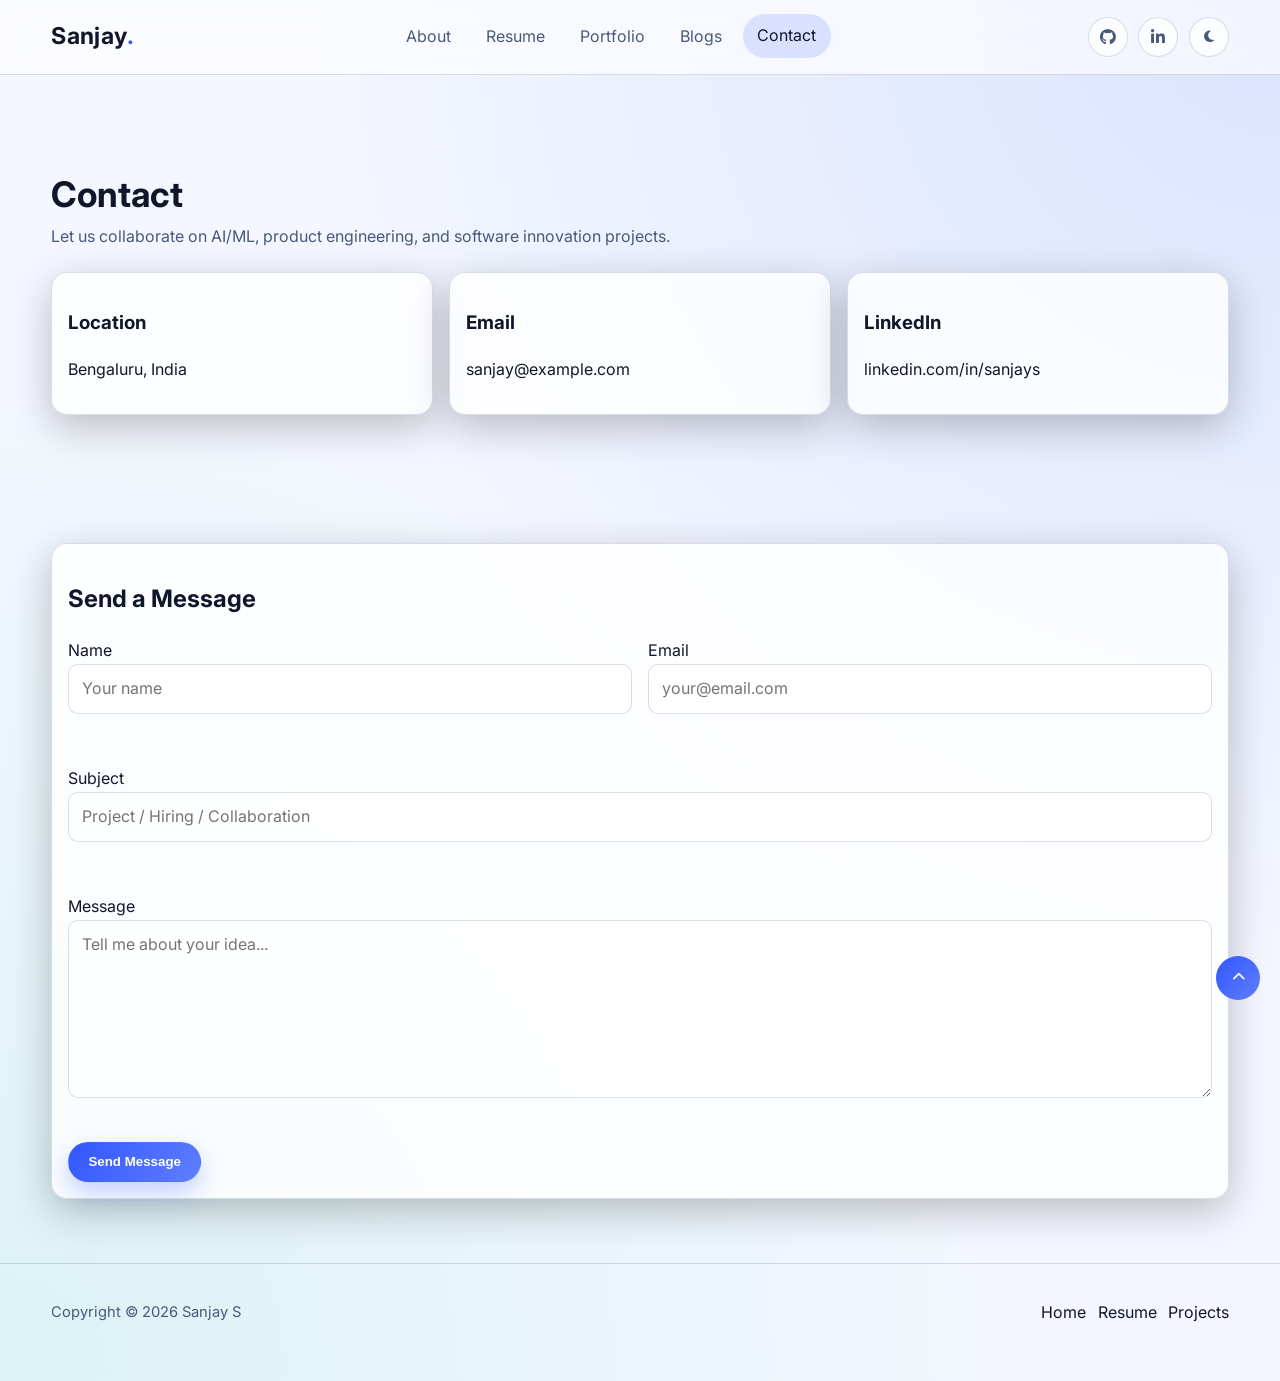
==== pages/contact.html @ 52c30c04 "Made the first virsion of the portfolio" ====
<!DOCTYPE html>
<html lang="en">
<head>
    <meta charset="UTF-8">
    <meta name="viewport" content="width=device-width, initial-scale=1.0">
    <meta name="description" content="Contact Sanjay S for AI/ML and software engineering opportunities.">
    <title>Contact | Sanjay S</title>
    <link rel="preconnect" href="https://fonts.googleapis.com">
    <link rel="preconnect" href="https://fonts.gstatic.com" crossorigin>
    <link href="https://fonts.googleapis.com/css2?family=Inter:wght@400;500;600;700;800&display=swap" rel="stylesheet">
    <link rel="stylesheet" href="https://cdnjs.cloudflare.com/ajax/libs/font-awesome/6.5.2/css/all.min.css">
    <link rel="stylesheet" href="../style.css">
</head>
<body>
    <div class="preloader" data-preloader aria-hidden="true"><span class="loader-ring"></span></div>
    <div class="scroll-progress" data-scroll-progress></div>
    <header class="site-header">
        <nav class="navbar container">
            <a class="brand" href="../index.html">Sanjay<span>.</span></a>
            <ul class="nav-links" data-nav-links>
                <li><a href="../index.html#about">About</a></li>
                <li><a href="resume.html">Resume</a></li>
                <li><a href="portfolio.html">Portfolio</a></li>
                <li><a href="blog.html">Blogs</a></li>
                <li><a href="contact.html">Contact</a></li>
            </ul>
            <div class="nav-actions">
                <a class="icon-btn social-hide" href="https://github.com" target="_blank" rel="noreferrer"><i class="fa-brands fa-github"></i></a>
                <a class="icon-btn social-hide" href="https://linkedin.com" target="_blank" rel="noreferrer"><i class="fa-brands fa-linkedin-in"></i></a>
                <button class="theme-toggle" data-theme-toggle aria-label="Toggle theme"><i class="fa-solid fa-moon"></i></button>
                <button class="menu-btn" data-menu-btn aria-expanded="false" aria-label="Toggle menu"><i class="fa-solid fa-bars"></i></button>
            </div>
        </nav>
    </header>

    <main class="main container">
        <section data-reveal>
            <h1 class="section-title">Contact</h1>
            <p class="section-lead">Let us collaborate on AI/ML, product engineering, and software innovation projects.</p>
            <div class="grid contact-grid">
                <article class="card"><h3>Location</h3><p>Bengaluru, India</p></article>
                <article class="card"><h3>Email</h3><p><a href="mailto:sanjay@example.com">sanjay@example.com</a></p></article>
                <article class="card"><h3>LinkedIn</h3><p><a href="https://linkedin.com" target="_blank" rel="noreferrer">linkedin.com/in/sanjays</a></p></article>
            </div>
        </section>

        <section data-reveal>
            <article class="card contact-form">
                <h2>Send a Message</h2>
                <form data-contact-form novalidate>
                    <div class="grid">
                        <div>
                            <label for="name">Name</label>
                            <input id="name" name="name" type="text" placeholder="Your name">
                            <p class="error" data-error="name"></p>
                        </div>
                        <div>
                            <label for="email">Email</label>
                            <input id="email" name="email" type="email" placeholder="your@email.com">
                            <p class="error" data-error="email"></p>
                        </div>
                        <div class="full">
                            <label for="subject">Subject</label>
                            <input id="subject" name="subject" type="text" placeholder="Project / Hiring / Collaboration">
                            <p class="error" data-error="subject"></p>
                        </div>
                        <div class="full">
                            <label for="message">Message</label>
                            <textarea id="message" name="message" rows="6" placeholder="Tell me about your idea..."></textarea>
                            <p class="error" data-error="message"></p>
                        </div>
                    </div>
                    <button class="btn btn-primary" type="submit">Send Message</button>
                </form>
            </article>
        </section>
    </main>

    <footer class="site-footer">
        <div class="container footer-grid">
            <p class="meta">Copyright &copy; <span data-year></span> Sanjay S</p>
            <div class="social-row"><a href="../index.html">Home</a><a href="resume.html">Resume</a><a href="portfolio.html">Projects</a></div>
        </div>
    </footer>
    <button class="back-to-top" data-back-to-top aria-label="Back to top"><i class="fa-solid fa-chevron-up"></i></button>
    <script src="../script.js"></script>
</body>
</html>
---- style.css ----
:root {
    --font-family: "Inter", "Poppins", sans-serif;
    --radius-sm: 10px;
    --radius-md: 16px;
    --radius-lg: 24px;
    --nav-height: 74px;
    --container-width: min(1200px, 92vw);
    --transition: 240ms ease;
    --shadow-soft: 0 12px 40px rgba(0, 0, 0, 0.24);
}

body[data-theme="dark"] {
    --bg: #060913;
    --bg-elev: rgba(16, 23, 40, 0.62);
    --bg-card: rgba(14, 19, 32, 0.72);
    --text: #ecf0ff;
    --text-soft: #aeb8db;
    --line: rgba(173, 185, 255, 0.2);
    --primary: #77e4ff;
    --secondary: #8e9eff;
    --accent: #73ffc8;
    --gradient: radial-gradient(circle at top right, rgba(119, 228, 255, 0.18), transparent 48%),
        radial-gradient(circle at bottom left, rgba(142, 158, 255, 0.16), transparent 54%),
        #060913;
}

body[data-theme="light"] {
    --bg: #f4f7ff;
    --bg-elev: rgba(255, 255, 255, 0.74);
    --bg-card: rgba(255, 255, 255, 0.84);
    --text: #11172b;
    --text-soft: #4a587c;
    --line: rgba(36, 53, 104, 0.16);
    --primary: #3256ff;
    --secondary: #5f7fff;
    --accent: #0abf93;
    --gradient: radial-gradient(circle at top right, rgba(102, 139, 255, 0.18), transparent 52%),
        radial-gradient(circle at bottom left, rgba(73, 217, 188, 0.14), transparent 54%),
        #f4f7ff;
}

*,
*::before,
*::after {
    box-sizing: border-box;
}

html {
    scroll-behavior: smooth;
}

body {
    margin: 0;
    font-family: var(--font-family);
    background: var(--gradient);
    color: var(--text);
    line-height: 1.6;
    transition: background 350ms ease, color var(--transition);
    min-height: 100vh;
}

body.nav-open {
    overflow: hidden;
}

a {
    color: inherit;
    text-decoration: none;
}

img {
    display: block;
    max-width: 100%;
}

.container {
    width: var(--container-width);
    margin-inline: auto;
}

.preloader {
    position: fixed;
    inset: 0;
    background: var(--bg);
    display: grid;
    place-items: center;
    z-index: 2000;
    transition: opacity 300ms ease, visibility 300ms ease;
}

.preloader.hidden {
    opacity: 0;
    visibility: hidden;
}

.loader-ring {
    width: 54px;
    height: 54px;
    border-radius: 50%;
    border: 4px solid transparent;
    border-top-color: var(--primary);
    border-right-color: var(--secondary);
    animation: spin 0.8s linear infinite;
}

.scroll-progress {
    position: fixed;
    top: 0;
    left: 0;
    width: 0;
    height: 3px;
    background: linear-gradient(90deg, var(--primary), var(--accent));
    z-index: 1400;
}

.site-header {
    position: sticky;
    top: 0;
    z-index: 1200;
    backdrop-filter: blur(14px);
    background: color-mix(in oklab, var(--bg-elev), transparent 14%);
    border-bottom: 1px solid var(--line);
}

.navbar {
    min-height: var(--nav-height);
    display: flex;
    align-items: center;
    justify-content: space-between;
    gap: 1rem;
}

.brand {
    font-size: 1.45rem;
    font-weight: 700;
    letter-spacing: 0.4px;
}

.brand span {
    color: var(--primary);
}

.nav-links {
    display: flex;
    align-items: center;
    gap: 0.4rem;
    list-style: none;
    margin: 0;
    padding: 0;
}

.nav-links a {
    display: inline-block;
    padding: 0.55rem 0.9rem;
    border-radius: 999px;
    color: var(--text-soft);
    transition: color var(--transition), background var(--transition), transform var(--transition);
}

.nav-links a:hover,
.nav-links a.active {
    color: var(--text);
    background: color-mix(in oklab, var(--primary), transparent 85%);
    transform: translateY(-1px);
}

.nav-actions {
    display: flex;
    align-items: center;
    gap: 0.65rem;
}

.icon-btn,
.menu-btn,
.theme-toggle {
    width: 40px;
    height: 40px;
    display: grid;
    place-items: center;
    border-radius: 50%;
    border: 1px solid var(--line);
    color: var(--text-soft);
    background: color-mix(in oklab, var(--bg-card), transparent 25%);
    cursor: pointer;
    transition: transform var(--transition), color var(--transition), border-color var(--transition);
}

.icon-btn:hover,
.menu-btn:hover,
.theme-toggle:hover {
    color: var(--text);
    border-color: color-mix(in oklab, var(--primary), transparent 50%);
    transform: translateY(-2px);
}

.menu-btn {
    display: none;
}

.main {
    padding-top: 2.2rem;
}

.hero {
    min-height: calc(100vh - var(--nav-height) - 2.2rem);
    display: grid;
    align-items: center;
    padding: 2rem 0 3.4rem;
}

.hero-grid {
    display: grid;
    grid-template-columns: 1.1fr 0.9fr;
    align-items: center;
    gap: clamp(1.8rem, 4vw, 3.8rem);
}

.eyebrow {
    color: var(--accent);
    font-weight: 600;
    margin-bottom: 0.35rem;
}

h1 {
    margin: 0;
    font-size: clamp(2rem, 5vw, 3.45rem);
    line-height: 1.15;
}

.typing-line {
    margin: 1rem 0;
    font-size: clamp(1rem, 2.8vw, 1.35rem);
    color: var(--primary);
    min-height: 1.9rem;
    font-weight: 600;
}

.typing-line .cursor {
    display: inline-block;
    animation: blink 0.8s steps(2) infinite;
}

.hero p {
    color: var(--text-soft);
    max-width: 62ch;
}

.btn-row {
    display: flex;
    flex-wrap: wrap;
    gap: 0.8rem;
    margin: 1.35rem 0;
}

.btn {
    position: relative;
    overflow: hidden;
    border: 1px solid transparent;
    border-radius: 999px;
    padding: 0.74rem 1.2rem;
    font-weight: 600;
    transition: transform var(--transition), box-shadow var(--transition), border-color var(--transition);
}

.btn-primary {
    background: linear-gradient(130deg, var(--primary), var(--secondary));
    color: #fff;
    box-shadow: 0 10px 24px color-mix(in oklab, var(--primary), transparent 72%);
}

.btn-ghost {
    border-color: var(--line);
    color: var(--text);
    background: color-mix(in oklab, var(--bg-card), transparent 20%);
}

.btn:hover {
    transform: translateY(-2px);
}

.ripple {
    position: absolute;
    border-radius: 50%;
    transform: scale(0);
    animation: ripple 650ms ease-out;
    background: rgba(255, 255, 255, 0.5);
    pointer-events: none;
}

.social-row {
    display: flex;
    align-items: center;
    gap: 0.7rem;
}

.avatar-wrap {
    margin-inline: auto;
    width: min(390px, 82vw);
    aspect-ratio: 1 / 1;
    border-radius: 40px;
    padding: 10px;
    background: linear-gradient(140deg, color-mix(in oklab, var(--primary), transparent 55%), transparent 45%),
        linear-gradient(330deg, color-mix(in oklab, var(--secondary), transparent 50%), transparent 52%),
        var(--bg-card);
    box-shadow: var(--shadow-soft);
    animation: float 4.2s ease-in-out infinite;
}

.avatar {
    height: 100%;
    border-radius: 30px;
    background: linear-gradient(150deg, color-mix(in oklab, var(--primary), transparent 82%), transparent 60%),
        color-mix(in oklab, var(--bg-card), #000 2%);
    border: 1px solid var(--line);
    display: grid;
    place-items: center;
    text-align: center;
    padding: 1.2rem;
}

.avatar strong {
    font-size: clamp(1.7rem, 4vw, 2.4rem);
}

.scroll-indicator {
    margin-top: 1.8rem;
    width: 24px;
    height: 40px;
    border: 2px solid var(--line);
    border-radius: 24px;
    position: relative;
}

.scroll-indicator::before {
    content: "";
    position: absolute;
    top: 7px;
    left: 50%;
    width: 6px;
    height: 6px;
    border-radius: 50%;
    transform: translateX(-50%);
    background: var(--primary);
    animation: wheel 1.6s infinite;
}

section {
    padding: 4rem 0;
}

.section-title {
    font-size: clamp(1.45rem, 3.2vw, 2.2rem);
    margin: 0 0 0.6rem;
}

.section-lead {
    margin: 0 0 1.4rem;
    color: var(--text-soft);
}

.grid {
    display: grid;
    gap: 1rem;
}

.skills-grid {
    grid-template-columns: repeat(auto-fit, minmax(220px, 1fr));
}

.card {
    background: color-mix(in oklab, var(--bg-card), transparent 4%);
    border: 1px solid var(--line);
    border-radius: var(--radius-md);
    padding: 1rem;
    box-shadow: var(--shadow-soft);
    transition: transform var(--transition), border-color var(--transition);
}

.card:hover {
    transform: translateY(-3px);
    border-color: color-mix(in oklab, var(--primary), transparent 55%);
}

.skill-bar {
    height: 8px;
    border-radius: 999px;
    background: color-mix(in oklab, var(--bg), #fff 10%);
    overflow: hidden;
    margin-top: 0.65rem;
}

.skill-fill {
    width: 0;
    height: 100%;
    background: linear-gradient(90deg, var(--primary), var(--accent));
    transition: width 1s ease;
}

.timeline {
    position: relative;
    margin-top: 1.4rem;
    padding-left: 1.2rem;
}

.timeline::before {
    content: "";
    position: absolute;
    left: 2px;
    top: 0;
    bottom: 0;
    width: 2px;
    background: color-mix(in oklab, var(--primary), transparent 60%);
}

.timeline-item {
    position: relative;
    margin: 0 0 1.15rem 0.7rem;
    padding: 0.8rem 0.95rem;
    border: 1px solid var(--line);
    border-radius: var(--radius-sm);
    background: color-mix(in oklab, var(--bg-card), transparent 8%);
}

.timeline-item::before {
    content: "";
    position: absolute;
    left: -1.25rem;
    top: 1rem;
    width: 10px;
    height: 10px;
    border-radius: 50%;
    background: var(--primary);
}

.control-row {
    display: flex;
    flex-wrap: wrap;
    gap: 0.65rem;
    margin-bottom: 1rem;
}

input,
textarea,
select {
    width: 100%;
    font: inherit;
    color: inherit;
    background: color-mix(in oklab, var(--bg-card), transparent 8%);
    border: 1px solid var(--line);
    border-radius: var(--radius-sm);
    padding: 0.7rem 0.8rem;
}

input:focus,
textarea:focus,
select:focus {
    outline: none;
    border-color: color-mix(in oklab, var(--primary), transparent 40%);
}

.chip {
    border: 1px solid var(--line);
    background: color-mix(in oklab, var(--bg-card), transparent 12%);
    color: var(--text-soft);
    border-radius: 999px;
    padding: 0.42rem 0.85rem;
    cursor: pointer;
    transition: all var(--transition);
}

.chip.active,
.chip:hover {
    color: var(--text);
    border-color: color-mix(in oklab, var(--primary), transparent 50%);
}

.projects-grid,
.blog-grid {
    grid-template-columns: repeat(auto-fit, minmax(260px, 1fr));
}

.project-image,
.blog-thumb {
    border-radius: var(--radius-sm);
    margin-bottom: 0.8rem;
    aspect-ratio: 16 / 9;
    display: grid;
    place-items: center;
    border: 1px solid var(--line);
    background: linear-gradient(130deg, color-mix(in oklab, var(--primary), transparent 80%), transparent 52%),
        color-mix(in oklab, var(--bg-card), transparent 8%);
    color: var(--text-soft);
    font-weight: 600;
}

.meta {
    color: var(--text-soft);
    font-size: 0.92rem;
}

.modal {
    position: fixed;
    inset: 0;
    display: none;
    place-items: center;
    background: rgba(0, 0, 0, 0.6);
    z-index: 1600;
    padding: 1rem;
}

.modal.open {
    display: grid;
}

.modal-card {
    width: min(720px, 92vw);
    border-radius: var(--radius-md);
    border: 1px solid var(--line);
    background: var(--bg);
    padding: 1.2rem;
}

.contact-grid {
    grid-template-columns: repeat(auto-fit, minmax(260px, 1fr));
}

.contact-form .grid {
    grid-template-columns: repeat(2, minmax(0, 1fr));
}

.contact-form .grid .full {
    grid-column: 1 / -1;
}

.error {
    color: #ff7d95;
    font-size: 0.82rem;
    min-height: 1.1rem;
    margin-top: 0.35rem;
}

.site-footer {
    border-top: 1px solid var(--line);
    padding: 1.4rem 0 2.6rem;
}

.footer-grid {
    display: flex;
    flex-wrap: wrap;
    justify-content: space-between;
    gap: 1rem;
    align-items: center;
}

.back-to-top {
    position: fixed;
    right: 20px;
    bottom: 20px;
    width: 44px;
    height: 44px;
    display: grid;
    place-items: center;
    border-radius: 50%;
    background: linear-gradient(130deg, var(--primary), var(--secondary));
    color: #fff;
    border: none;
    cursor: pointer;
    transform: translateY(120px);
    transition: transform 260ms ease;
    z-index: 1300;
}

.back-to-top.show {
    transform: translateY(0);
}

[data-reveal] {
    opacity: 0;
    transform: translateY(18px);
    transition: opacity 560ms ease, transform 560ms ease;
}

[data-reveal].visible {
    opacity: 1;
    transform: translateY(0);
}

@media (max-width: 980px) {
    .menu-btn {
        display: grid;
    }

    .nav-links {
        position: fixed;
        top: var(--nav-height);
        left: 0;
        right: 0;
        display: grid;
        gap: 0;
        padding: 0.8rem 1rem 1.2rem;
        background: color-mix(in oklab, var(--bg), transparent 10%);
        border-bottom: 1px solid var(--line);
        transform: translateY(-120%);
        transition: transform 280ms ease;
    }

    .nav-links.open {
        transform: translateY(0);
    }

    .hero-grid {
        grid-template-columns: 1fr;
    }

    .hero {
        padding-top: 1rem;
    }
}

@media (max-width: 700px) {
    .contact-form .grid {
        grid-template-columns: 1fr;
    }

    .icon-btn.social-hide {
        display: none;
    }
}

@keyframes spin {
    to {
        transform: rotate(360deg);
    }
}

@keyframes float {
    0%,
    100% {
        transform: translateY(0);
    }
    50% {
        transform: translateY(-10px);
    }
}

@keyframes wheel {
    0% {
        opacity: 0;
        transform: translate(-50%, 0);
    }
    50% {
        opacity: 1;
    }
    100% {
        opacity: 0;
        transform: translate(-50%, 14px);
    }
}

@keyframes blink {
    50% {
        opacity: 0;
    }
}

@keyframes ripple {
    to {
        transform: scale(4);
        opacity: 0;
    }
}
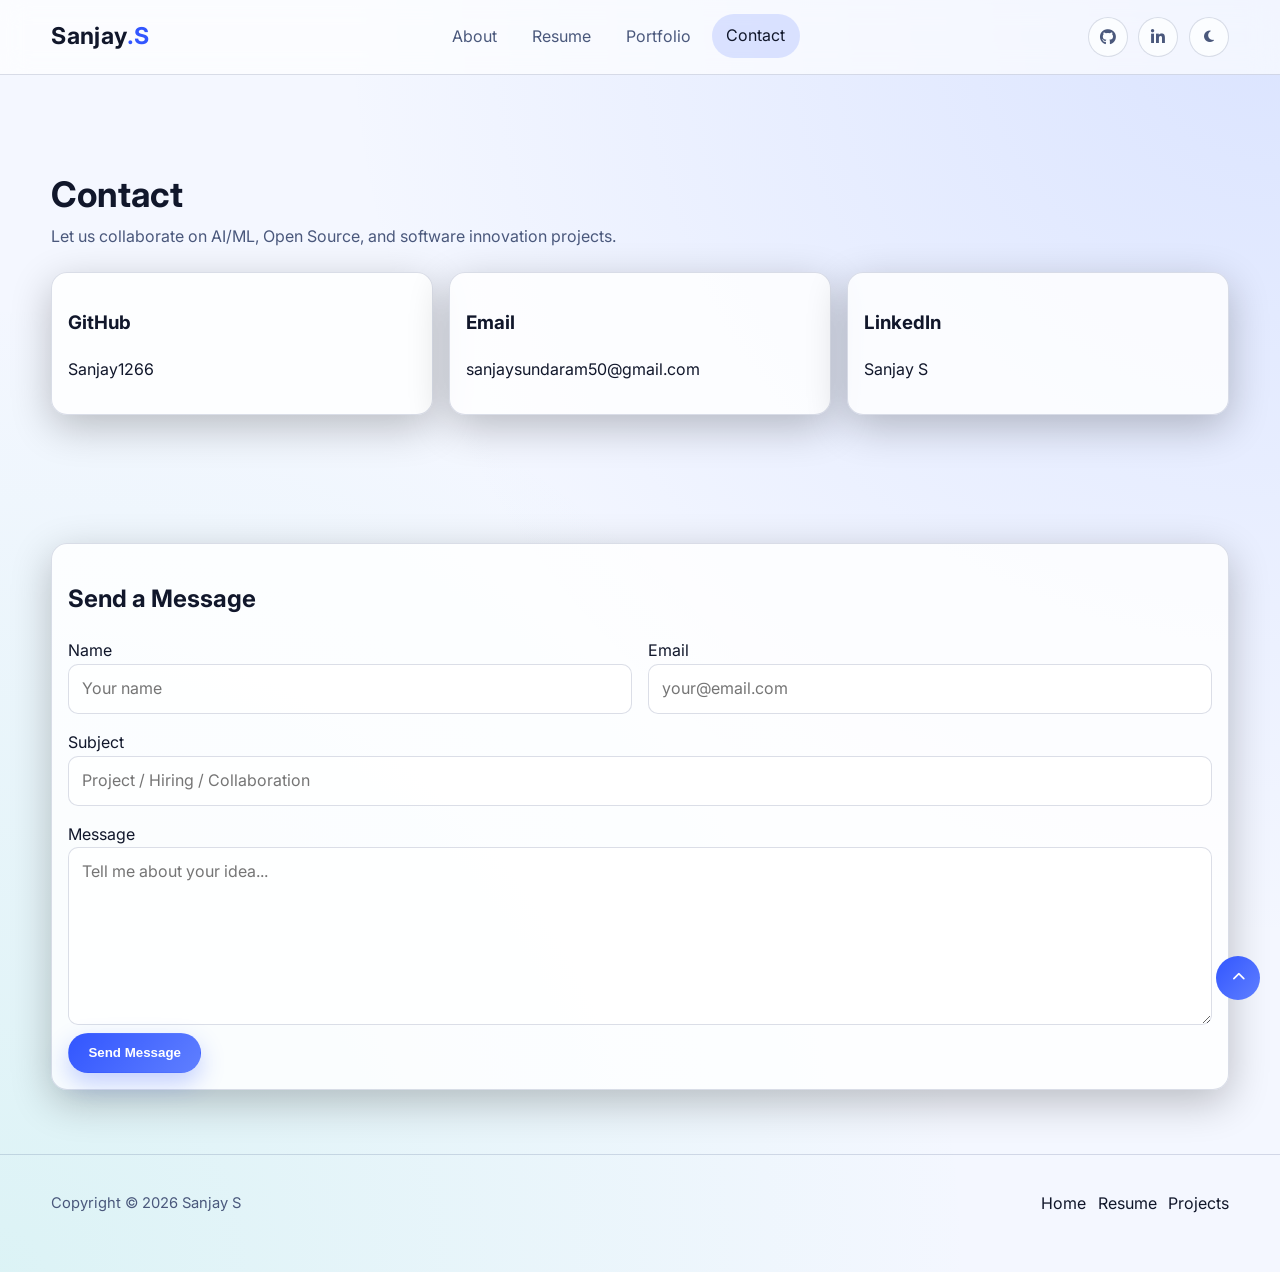
==== commit 841ae2e1: "Completed the total contact page and also integrated it with the gforms" ====
--- a/pages/contact.html
+++ b/pages/contact.html
@@ -1,88 +1,273 @@
-<!DOCTYPE html>
+<!doctype html>
 <html lang="en">
-<head>
-    <meta charset="UTF-8">
-    <meta name="viewport" content="width=device-width, initial-scale=1.0">
-    <meta name="description" content="Contact Sanjay S for AI/ML and software engineering opportunities.">
+  <head>
+    <meta charset="UTF-8" />
+
+    <meta name="viewport" content="width=device-width, initial-scale=1.0" />
+
+    <meta
+      name="description"
+      content="Contact Sanjay S for AI/ML and software engineering opportunities."
+    />
+
     <title>Contact | Sanjay S</title>
-    <link rel="preconnect" href="https://fonts.googleapis.com">
-    <link rel="preconnect" href="https://fonts.gstatic.com" crossorigin>
-    <link href="https://fonts.googleapis.com/css2?family=Inter:wght@400;500;600;700;800&display=swap" rel="stylesheet">
-    <link rel="stylesheet" href="https://cdnjs.cloudflare.com/ajax/libs/font-awesome/6.5.2/css/all.min.css">
-    <link rel="stylesheet" href="../style.css">
-</head>
-<body>
-    <div class="preloader" data-preloader aria-hidden="true"><span class="loader-ring"></span></div>
+
+    <!-- Google Fonts -->
+    <link rel="preconnect" href="https://fonts.googleapis.com" />
+
+    <link rel="preconnect" href="https://fonts.gstatic.com" crossorigin />
+
+    <link
+      href="https://fonts.googleapis.com/css2?family=Inter:wght@400;500;600;700;800&display=swap"
+      rel="stylesheet"
+    />
+
+    <!-- Font Awesome -->
+    <link
+      rel="stylesheet"
+      href="https://cdnjs.cloudflare.com/ajax/libs/font-awesome/6.5.2/css/all.min.css"
+    />
+
+    <!-- Main CSS -->
+    <link rel="stylesheet" href="../style.css" />
+  </head>
+
+  <body>
+    <!-- Preloader -->
+    <div class="preloader" data-preloader aria-hidden="true">
+      <span class="loader-ring"></span>
+    </div>
+
+    <!-- Scroll Progress -->
     <div class="scroll-progress" data-scroll-progress></div>
+
+    <!-- Header -->
     <header class="site-header">
-        <nav class="navbar container">
-            <a class="brand" href="../index.html">Sanjay<span>.</span></a>
-            <ul class="nav-links" data-nav-links>
-                <li><a href="../index.html#about">About</a></li>
-                <li><a href="resume.html">Resume</a></li>
-                <li><a href="portfolio.html">Portfolio</a></li>
-                <li><a href="blog.html">Blogs</a></li>
-                <li><a href="contact.html">Contact</a></li>
-            </ul>
-            <div class="nav-actions">
-                <a class="icon-btn social-hide" href="https://github.com" target="_blank" rel="noreferrer"><i class="fa-brands fa-github"></i></a>
-                <a class="icon-btn social-hide" href="https://linkedin.com" target="_blank" rel="noreferrer"><i class="fa-brands fa-linkedin-in"></i></a>
-                <button class="theme-toggle" data-theme-toggle aria-label="Toggle theme"><i class="fa-solid fa-moon"></i></button>
-                <button class="menu-btn" data-menu-btn aria-expanded="false" aria-label="Toggle menu"><i class="fa-solid fa-bars"></i></button>
+      <nav class="navbar container">
+        <a class="brand" href="../index.html"> Sanjay<span>.S</span> </a>
+
+        <ul class="nav-links" data-nav-links>
+          <li>
+            <a href="../index.html#about">About</a>
+          </li>
+
+          <li>
+            <a href="resume.html">Resume</a>
+          </li>
+
+          <li>
+            <a href="portfolio.html">Portfolio</a>
+          </li>
+
+          <li>
+            <a href="contact.html">Contact</a>
+          </li>
+        </ul>
+
+        <div class="nav-actions">
+          <!-- GitHub -->
+          <a
+            class="icon-btn social-hide"
+            href="https://github.com/Sanjay1266"
+            target="_blank"
+            rel="noreferrer"
+          >
+            <i class="fa-brands fa-github"></i>
+          </a>
+
+          <!-- LinkedIn -->
+          <a
+            class="icon-btn social-hide"
+            href="https://www.linkedin.com/in/sanjaysundaram1266/"
+            target="_blank"
+            rel="noreferrer"
+          >
+            <i class="fa-brands fa-linkedin-in"></i>
+          </a>
+
+          <!-- Theme Toggle -->
+          <button
+            class="theme-toggle"
+            data-theme-toggle
+            aria-label="Toggle theme"
+          >
+            <i class="fa-solid fa-moon"></i>
+          </button>
+
+          <!-- Mobile Menu -->
+          <button
+            class="menu-btn"
+            data-menu-btn
+            aria-expanded="false"
+            aria-label="Toggle menu"
+          >
+            <i class="fa-solid fa-bars"></i>
+          </button>
+        </div>
+      </nav>
+    </header>
+
+    <!-- Main -->
+    <main class="main container">
+      <!-- Contact Intro -->
+      <section data-reveal>
+        <h1 class="section-title">Contact</h1>
+
+        <p class="section-lead">
+          Let us collaborate on AI/ML, Open Source, and software innovation
+          projects.
+        </p>
+
+        <div class="grid contact-grid">
+          <!-- GitHub -->
+          <article class="card">
+            <a
+              href="https://github.com/Sanjay1266"
+              target="_blank"
+              rel="noreferrer"
+            >
+              <h3>GitHub</h3>
+
+              <p>Sanjay1266</p>
+            </a>
+          </article>
+
+          <!-- Email -->
+          <article class="card">
+            <a href="mailto:sanjaysundaram50@gmail.com">
+              <h3>Email</h3>
+
+              <p>sanjaysundaram50@gmail.com</p>
+            </a>
+          </article>
+
+          <!-- LinkedIn -->
+          <article class="card">
+            <a
+              href="https://www.linkedin.com/in/sanjaysundaram1266/"
+              target="_blank"
+              rel="noreferrer"
+            >
+              <h3>LinkedIn</h3>
+
+              <p>Sanjay S</p>
+            </a>
+          </article>
+        </div>
+      </section>
+
+      <!-- Contact Form -->
+      <section data-reveal>
+        <article class="card contact-form">
+          <h2>Send a Message</h2>
+
+          <form
+            action="https://formsubmit.co/sanjaysundaram50@gmail.com"
+            method="POST"
+          >
+            <!-- Disable Captcha -->
+            <input type="hidden" name="_captcha" value="false" />
+
+            <!-- Email Subject -->
+            <input
+              type="hidden"
+              name="_subject"
+              value="New Portfolio Message!"
+            />
+
+            <!-- Redirect -->
+            <input
+              type="hidden"
+              name="_next"
+              value="https://sanjay1266.github.io/"
+            />
+
+            <div class="grid">
+              <!-- Name -->
+              <div>
+                <label for="name"> Name </label>
+
+                <input
+                  id="name"
+                  name="name"
+                  type="text"
+                  placeholder="Your name"
+                  required
+                />
+              </div>
+
+              <!-- Email -->
+              <div>
+                <label for="email"> Email </label>
+
+                <input
+                  id="email"
+                  name="email"
+                  type="email"
+                  placeholder="your@email.com"
+                  required
+                />
+              </div>
+
+              <!-- Subject -->
+              <div class="full">
+                <label for="subject"> Subject </label>
+
+                <input
+                  id="subject"
+                  name="subject"
+                  type="text"
+                  placeholder="Project / Hiring / Collaboration"
+                  required
+                />
+              </div>
+
+              <!-- Message -->
+              <div class="full">
+                <label for="message"> Message </label>
+
+                <textarea
+                  id="message"
+                  name="message"
+                  rows="6"
+                  placeholder="Tell me about your idea..."
+                  required
+                ></textarea>
+              </div>
             </div>
-        </nav>
-    </header>
-
-    <main class="main container">
-        <section data-reveal>
-            <h1 class="section-title">Contact</h1>
-            <p class="section-lead">Let us collaborate on AI/ML, product engineering, and software innovation projects.</p>
-            <div class="grid contact-grid">
-                <article class="card"><h3>Location</h3><p>Bengaluru, India</p></article>
-                <article class="card"><h3>Email</h3><p><a href="mailto:sanjay@example.com">sanjay@example.com</a></p></article>
-                <article class="card"><h3>LinkedIn</h3><p><a href="https://linkedin.com" target="_blank" rel="noreferrer">linkedin.com/in/sanjays</a></p></article>
-            </div>
-        </section>
-
-        <section data-reveal>
-            <article class="card contact-form">
-                <h2>Send a Message</h2>
-                <form data-contact-form novalidate>
-                    <div class="grid">
-                        <div>
-                            <label for="name">Name</label>
-                            <input id="name" name="name" type="text" placeholder="Your name">
-                            <p class="error" data-error="name"></p>
-                        </div>
-                        <div>
-                            <label for="email">Email</label>
-                            <input id="email" name="email" type="email" placeholder="your@email.com">
-                            <p class="error" data-error="email"></p>
-                        </div>
-                        <div class="full">
-                            <label for="subject">Subject</label>
-                            <input id="subject" name="subject" type="text" placeholder="Project / Hiring / Collaboration">
-                            <p class="error" data-error="subject"></p>
-                        </div>
-                        <div class="full">
-                            <label for="message">Message</label>
-                            <textarea id="message" name="message" rows="6" placeholder="Tell me about your idea..."></textarea>
-                            <p class="error" data-error="message"></p>
-                        </div>
-                    </div>
-                    <button class="btn btn-primary" type="submit">Send Message</button>
-                </form>
-            </article>
-        </section>
+
+            <!-- Submit -->
+            <button class="btn btn-primary" type="submit">Send Message</button>
+          </form>
+        </article>
+      </section>
     </main>
 
+    <!-- Footer -->
     <footer class="site-footer">
-        <div class="container footer-grid">
-            <p class="meta">Copyright &copy; <span data-year></span> Sanjay S</p>
-            <div class="social-row"><a href="../index.html">Home</a><a href="resume.html">Resume</a><a href="portfolio.html">Projects</a></div>
+      <div class="container footer-grid">
+        <p class="meta">
+          Copyright &copy;
+          <span data-year></span>
+          Sanjay S
+        </p>
+
+        <div class="social-row">
+          <a href="../index.html"> Home </a>
+
+          <a href="resume.html"> Resume </a>
+
+          <a href="portfolio.html"> Projects </a>
         </div>
+      </div>
     </footer>
-    <button class="back-to-top" data-back-to-top aria-label="Back to top"><i class="fa-solid fa-chevron-up"></i></button>
+
+    <!-- Back To Top -->
+    <button class="back-to-top" data-back-to-top aria-label="Back to top">
+      <i class="fa-solid fa-chevron-up"></i>
+    </button>
+
+    <!-- Script -->
     <script src="../script.js"></script>
-</body>
+  </body>
 </html>
--- a/style.css
+++ b/style.css
@@ -1,671 +1,1034 @@
 :root {
-    --font-family: "Inter", "Poppins", sans-serif;
-    --radius-sm: 10px;
-    --radius-md: 16px;
-    --radius-lg: 24px;
-    --nav-height: 74px;
-    --container-width: min(1200px, 92vw);
-    --transition: 240ms ease;
-    --shadow-soft: 0 12px 40px rgba(0, 0, 0, 0.24);
+  --font-family: "Inter", "Poppins", sans-serif;
+  --radius-sm: 10px;
+  --radius-md: 16px;
+  --radius-lg: 24px;
+  --nav-height: 74px;
+  --container-width: min(1200px, 92vw);
+  --transition: 240ms ease;
+  --shadow-soft: 0 12px 40px rgba(0, 0, 0, 0.24);
+}
+/* ================= PROFILE IMAGE ================= */
+
+.profile-image-container {
+  position: relative;
+  display: flex;
+  justify-content: center;
+  align-items: center;
+}
+
+.profile-image-box {
+  position: relative;
+  width: 380px;
+  height: 380px;
+  border-radius: 40px;
+  overflow: hidden;
+  z-index: 2;
+
+  backdrop-filter: blur(20px);
+
+  border: 2px solid rgba(255, 255, 255, 0.1);
+
+  animation: floatImage 5s ease-in-out infinite;
+
+  box-shadow:
+    0 0 40px rgba(0, 0, 0, 0.2),
+    0 0 80px rgba(99, 102, 241, 0.2);
+}
+
+.profile-image-box img {
+  width: 100%;
+  height: 100%;
+  object-fit: cover;
+}
+
+/* Glow Effect */
+
+.profile-image-glow {
+  position: absolute;
+
+  width: 420px;
+  height: 420px;
+
+  background: radial-gradient(
+    circle,
+    rgba(99, 102, 241, 0.35),
+    transparent 70%
+  );
+
+  filter: blur(40px);
+
+  z-index: 1;
+
+  animation: pulseGlow 4s infinite alternate;
+}
+
+/* Floating Animation */
+
+@keyframes floatImage {
+  0% {
+    transform: translateY(0px);
+  }
+
+  50% {
+    transform: translateY(-15px);
+  }
+
+  100% {
+    transform: translateY(0px);
+  }
+}
+
+/* Glow Animation */
+
+@keyframes pulseGlow {
+  from {
+    transform: scale(1);
+    opacity: 0.7;
+  }
+
+  to {
+    transform: scale(1.1);
+    opacity: 1;
+  }
+}
+
+/* ================= RESPONSIVE ================= */
+
+@media (max-width: 992px) {
+  .profile-image-box {
+    width: 320px;
+    height: 320px;
+  }
+
+  .profile-image-glow {
+    width: 360px;
+    height: 360px;
+  }
+}
+
+@media (max-width: 768px) {
+  .profile-image-box {
+    width: 260px;
+    height: 260px;
+    border-radius: 30px;
+  }
+
+  .profile-image-glow {
+    width: 300px;
+    height: 300px;
+  }
+}
+
+@media (max-width: 480px) {
+  .profile-image-box {
+    width: 220px;
+    height: 220px;
+  }
+
+  .profile-image-glow {
+    width: 250px;
+    height: 250px;
+  }
+}
+
+/* Certificate Card */
+.certificate-card {
+  overflow: hidden;
+  transition: transform 0.3s ease;
+  height: 100%;
+}
+
+.certificate-card:hover {
+  transform: translateY(-6px);
+}
+
+/* Certificate Image Container */
+.certificate-container {
+  position: relative;
+  overflow: hidden;
+  border-radius: 12px;
+}
+
+/* Certificate Image */
+.certificate-image {
+  width: 100%;
+  height: 220px;
+  object-fit: cover;
+  border-radius: 12px;
+  transition: transform 0.3s ease;
+}
+
+/* Hover Overlay */
+.certificate-hover {
+  position: absolute;
+  bottom: 15px;
+  left: 50%;
+  transform: translateX(-50%);
+  background: rgba(0, 0, 0, 0.7);
+  color: white;
+  padding: 10px 18px;
+  border-radius: 30px;
+  font-size: 14px;
+  font-weight: 600;
+  opacity: 0;
+  transition: all 0.3s ease;
+  pointer-events: none;
+  white-space: nowrap;
+}
+
+/* Hover Effects */
+.certificate-container:hover .certificate-hover {
+  opacity: 1;
+  bottom: 25px;
+}
+
+.certificate-container:hover .certificate-image {
+  transform: scale(1.03);
+}
+
+/* Remove Link Underline */
+.certificate-link {
+  text-decoration: none;
+}
+
+/* Better Text Alignment */
+.certificate-card h3 {
+  margin-top: 16px;
+  line-height: 1.4;
+}
+
+.certificate-card .meta {
+  line-height: 1.6;
+}
+/* Certificate Grid */
+.certificate-grid {
+  display: grid;
+  grid-template-columns: repeat(4, 1fr);
+  gap: 24px;
+}
+
+/* Responsive */
+@media (max-width: 1200px) {
+  .certificate-grid {
+    grid-template-columns: repeat(3, 1fr);
+  }
+}
+
+@media (max-width: 900px) {
+  .certificate-grid {
+    grid-template-columns: repeat(2, 1fr);
+  }
+}
+
+@media (max-width: 600px) {
+  .certificate-grid {
+    grid-template-columns: 1fr;
+  }
+}
+
+/* ================= RESEARCH GRID ================= */
+
+.research-grid {
+  display: grid;
+  grid-template-columns: repeat(2, 1fr);
+  gap: 24px;
+}
+
+/* ================= RESPONSIVE ================= */
+
+@media (max-width: 900px) {
+  .research-grid {
+    grid-template-columns: 1fr;
+  }
+}
+
+/* ================= RESEARCH CARD ================= */
+
+.research-card {
+  overflow: hidden;
+  transition: transform 0.3s ease;
+  height: 100%;
+}
+
+.research-card:hover {
+  transform: translateY(-6px);
+}
+
+/* ================= RESEARCH CONTAINER ================= */
+
+.research-container {
+  position: relative;
+  overflow: hidden;
+  border-radius: 12px;
+}
+
+/* ================= RESEARCH IMAGE ================= */
+
+.research-image {
+  width: 100%;
+  height: 260px;
+  object-fit: cover;
+  border-radius: 12px;
+  transition: transform 0.3s ease;
+}
+
+/* ================= HOVER EFFECT ================= */
+
+.research-hover {
+  position: absolute;
+  bottom: 15px;
+  left: 50%;
+  transform: translateX(-50%);
+  background: rgba(0, 0, 0, 0.7);
+  color: white;
+  padding: 10px 18px;
+  border-radius: 30px;
+  font-size: 14px;
+  font-weight: 600;
+  opacity: 0;
+  transition: all 0.3s ease;
+  pointer-events: none;
+  white-space: nowrap;
+}
+
+.research-container:hover .research-hover {
+  opacity: 1;
+  bottom: 25px;
+}
+
+.research-container:hover .research-image {
+  transform: scale(1.03);
+}
+
+/* ================= LINK ================= */
+
+.research-link {
+  text-decoration: none;
+}
+
+/* ================= TEXT ================= */
+
+.research-card h3 {
+  margin-top: 16px;
+  line-height: 1.5;
+}
+
+.research-card .meta {
+  line-height: 1.6;
 }
 
 body[data-theme="dark"] {
-    --bg: #060913;
-    --bg-elev: rgba(16, 23, 40, 0.62);
-    --bg-card: rgba(14, 19, 32, 0.72);
-    --text: #ecf0ff;
-    --text-soft: #aeb8db;
-    --line: rgba(173, 185, 255, 0.2);
-    --primary: #77e4ff;
-    --secondary: #8e9eff;
-    --accent: #73ffc8;
-    --gradient: radial-gradient(circle at top right, rgba(119, 228, 255, 0.18), transparent 48%),
-        radial-gradient(circle at bottom left, rgba(142, 158, 255, 0.16), transparent 54%),
-        #060913;
+  --bg: #060913;
+  --bg-elev: rgba(16, 23, 40, 0.62);
+  --bg-card: rgba(14, 19, 32, 0.72);
+  --text: #ecf0ff;
+  --text-soft: #aeb8db;
+  --line: rgba(173, 185, 255, 0.2);
+  --primary: #77e4ff;
+  --secondary: #8e9eff;
+  --accent: #73ffc8;
+  --gradient:
+    radial-gradient(
+      circle at top right,
+      rgba(119, 228, 255, 0.18),
+      transparent 48%
+    ),
+    radial-gradient(
+      circle at bottom left,
+      rgba(142, 158, 255, 0.16),
+      transparent 54%
+    ),
+    #060913;
 }
 
 body[data-theme="light"] {
-    --bg: #f4f7ff;
-    --bg-elev: rgba(255, 255, 255, 0.74);
-    --bg-card: rgba(255, 255, 255, 0.84);
-    --text: #11172b;
-    --text-soft: #4a587c;
-    --line: rgba(36, 53, 104, 0.16);
-    --primary: #3256ff;
-    --secondary: #5f7fff;
-    --accent: #0abf93;
-    --gradient: radial-gradient(circle at top right, rgba(102, 139, 255, 0.18), transparent 52%),
-        radial-gradient(circle at bottom left, rgba(73, 217, 188, 0.14), transparent 54%),
-        #f4f7ff;
+  --bg: #f4f7ff;
+  --bg-elev: rgba(255, 255, 255, 0.74);
+  --bg-card: rgba(255, 255, 255, 0.84);
+  --text: #11172b;
+  --text-soft: #4a587c;
+  --line: rgba(36, 53, 104, 0.16);
+  --primary: #3256ff;
+  --secondary: #5f7fff;
+  --accent: #0abf93;
+  --gradient:
+    radial-gradient(
+      circle at top right,
+      rgba(102, 139, 255, 0.18),
+      transparent 52%
+    ),
+    radial-gradient(
+      circle at bottom left,
+      rgba(73, 217, 188, 0.14),
+      transparent 54%
+    ),
+    #f4f7ff;
 }
 
 *,
 *::before,
 *::after {
-    box-sizing: border-box;
+  box-sizing: border-box;
 }
 
 html {
-    scroll-behavior: smooth;
+  scroll-behavior: smooth;
 }
 
 body {
-    margin: 0;
-    font-family: var(--font-family);
-    background: var(--gradient);
-    color: var(--text);
-    line-height: 1.6;
-    transition: background 350ms ease, color var(--transition);
-    min-height: 100vh;
+  margin: 0;
+  font-family: var(--font-family);
+  background: var(--gradient);
+  color: var(--text);
+  line-height: 1.6;
+  transition:
+    background 350ms ease,
+    color var(--transition);
+  min-height: 100vh;
 }
 
 body.nav-open {
-    overflow: hidden;
+  overflow: hidden;
 }
 
 a {
-    color: inherit;
-    text-decoration: none;
+  color: inherit;
+  text-decoration: none;
 }
 
 img {
-    display: block;
-    max-width: 100%;
+  display: block;
+  max-width: 100%;
 }
 
 .container {
-    width: var(--container-width);
-    margin-inline: auto;
+  width: var(--container-width);
+  margin-inline: auto;
 }
 
 .preloader {
-    position: fixed;
-    inset: 0;
-    background: var(--bg);
-    display: grid;
-    place-items: center;
-    z-index: 2000;
-    transition: opacity 300ms ease, visibility 300ms ease;
+  position: fixed;
+  inset: 0;
+  background: var(--bg);
+  display: grid;
+  place-items: center;
+  z-index: 2000;
+  transition:
+    opacity 300ms ease,
+    visibility 300ms ease;
 }
 
 .preloader.hidden {
-    opacity: 0;
-    visibility: hidden;
+  opacity: 0;
+  visibility: hidden;
 }
 
 .loader-ring {
-    width: 54px;
-    height: 54px;
-    border-radius: 50%;
-    border: 4px solid transparent;
-    border-top-color: var(--primary);
-    border-right-color: var(--secondary);
-    animation: spin 0.8s linear infinite;
+  width: 54px;
+  height: 54px;
+  border-radius: 50%;
+  border: 4px solid transparent;
+  border-top-color: var(--primary);
+  border-right-color: var(--secondary);
+  animation: spin 0.8s linear infinite;
 }
 
 .scroll-progress {
-    position: fixed;
-    top: 0;
-    left: 0;
-    width: 0;
-    height: 3px;
-    background: linear-gradient(90deg, var(--primary), var(--accent));
-    z-index: 1400;
+  position: fixed;
+  top: 0;
+  left: 0;
+  width: 0;
+  height: 3px;
+  background: linear-gradient(90deg, var(--primary), var(--accent));
+  z-index: 1400;
 }
 
 .site-header {
-    position: sticky;
-    top: 0;
-    z-index: 1200;
-    backdrop-filter: blur(14px);
-    background: color-mix(in oklab, var(--bg-elev), transparent 14%);
-    border-bottom: 1px solid var(--line);
+  position: sticky;
+  top: 0;
+  z-index: 1200;
+  backdrop-filter: blur(14px);
+  background: color-mix(in oklab, var(--bg-elev), transparent 14%);
+  border-bottom: 1px solid var(--line);
 }
 
 .navbar {
-    min-height: var(--nav-height);
-    display: flex;
-    align-items: center;
-    justify-content: space-between;
-    gap: 1rem;
+  min-height: var(--nav-height);
+  display: flex;
+  align-items: center;
+  justify-content: space-between;
+  gap: 1rem;
 }
 
 .brand {
-    font-size: 1.45rem;
-    font-weight: 700;
-    letter-spacing: 0.4px;
+  font-size: 1.45rem;
+  font-weight: 700;
+  letter-spacing: 0.4px;
 }
 
 .brand span {
-    color: var(--primary);
+  color: var(--primary);
 }
 
 .nav-links {
-    display: flex;
-    align-items: center;
-    gap: 0.4rem;
-    list-style: none;
-    margin: 0;
-    padding: 0;
+  display: flex;
+  align-items: center;
+  gap: 0.4rem;
+  list-style: none;
+  margin: 0;
+  padding: 0;
 }
 
 .nav-links a {
-    display: inline-block;
-    padding: 0.55rem 0.9rem;
-    border-radius: 999px;
-    color: var(--text-soft);
-    transition: color var(--transition), background var(--transition), transform var(--transition);
+  display: inline-block;
+  padding: 0.55rem 0.9rem;
+  border-radius: 999px;
+  color: var(--text-soft);
+  transition:
+    color var(--transition),
+    background var(--transition),
+    transform var(--transition);
 }
 
 .nav-links a:hover,
 .nav-links a.active {
-    color: var(--text);
-    background: color-mix(in oklab, var(--primary), transparent 85%);
-    transform: translateY(-1px);
+  color: var(--text);
+  background: color-mix(in oklab, var(--primary), transparent 85%);
+  transform: translateY(-1px);
 }
 
 .nav-actions {
-    display: flex;
-    align-items: center;
-    gap: 0.65rem;
+  display: flex;
+  align-items: center;
+  gap: 0.65rem;
 }
 
 .icon-btn,
 .menu-btn,
 .theme-toggle {
-    width: 40px;
-    height: 40px;
-    display: grid;
-    place-items: center;
-    border-radius: 50%;
-    border: 1px solid var(--line);
-    color: var(--text-soft);
-    background: color-mix(in oklab, var(--bg-card), transparent 25%);
-    cursor: pointer;
-    transition: transform var(--transition), color var(--transition), border-color var(--transition);
+  width: 40px;
+  height: 40px;
+  display: grid;
+  place-items: center;
+  border-radius: 50%;
+  border: 1px solid var(--line);
+  color: var(--text-soft);
+  background: color-mix(in oklab, var(--bg-card), transparent 25%);
+  cursor: pointer;
+  transition:
+    transform var(--transition),
+    color var(--transition),
+    border-color var(--transition);
 }
 
 .icon-btn:hover,
 .menu-btn:hover,
 .theme-toggle:hover {
-    color: var(--text);
-    border-color: color-mix(in oklab, var(--primary), transparent 50%);
-    transform: translateY(-2px);
+  color: var(--text);
+  border-color: color-mix(in oklab, var(--primary), transparent 50%);
+  transform: translateY(-2px);
 }
 
 .menu-btn {
-    display: none;
+  display: none;
 }
 
 .main {
-    padding-top: 2.2rem;
+  padding-top: 2.2rem;
 }
 
 .hero {
-    min-height: calc(100vh - var(--nav-height) - 2.2rem);
-    display: grid;
-    align-items: center;
-    padding: 2rem 0 3.4rem;
+  min-height: calc(100vh - var(--nav-height) - 2.2rem);
+  display: grid;
+  align-items: center;
+  padding: 2rem 0 3.4rem;
 }
 
 .hero-grid {
-    display: grid;
-    grid-template-columns: 1.1fr 0.9fr;
-    align-items: center;
-    gap: clamp(1.8rem, 4vw, 3.8rem);
+  display: grid;
+  grid-template-columns: 1.1fr 0.9fr;
+  align-items: center;
+  gap: clamp(1.8rem, 4vw, 3.8rem);
 }
 
 .eyebrow {
-    color: var(--accent);
-    font-weight: 600;
-    margin-bottom: 0.35rem;
+  color: var(--accent);
+  font-weight: 600;
+  margin-bottom: 0.35rem;
 }
 
 h1 {
-    margin: 0;
-    font-size: clamp(2rem, 5vw, 3.45rem);
-    line-height: 1.15;
+  margin: 0;
+  font-size: clamp(2rem, 5vw, 3.45rem);
+  line-height: 1.15;
 }
 
 .typing-line {
-    margin: 1rem 0;
-    font-size: clamp(1rem, 2.8vw, 1.35rem);
-    color: var(--primary);
-    min-height: 1.9rem;
-    font-weight: 600;
+  margin: 1rem 0;
+  font-size: clamp(1rem, 2.8vw, 1.35rem);
+  color: var(--primary);
+  min-height: 1.9rem;
+  font-weight: 600;
 }
 
 .typing-line .cursor {
-    display: inline-block;
-    animation: blink 0.8s steps(2) infinite;
+  display: inline-block;
+  animation: blink 0.8s steps(2) infinite;
 }
 
 .hero p {
-    color: var(--text-soft);
-    max-width: 62ch;
+  color: var(--text-soft);
+  max-width: 62ch;
 }
 
 .btn-row {
-    display: flex;
-    flex-wrap: wrap;
-    gap: 0.8rem;
-    margin: 1.35rem 0;
+  display: flex;
+  flex-wrap: wrap;
+  gap: 0.8rem;
+  margin: 1.35rem 0;
 }
 
 .btn {
-    position: relative;
-    overflow: hidden;
-    border: 1px solid transparent;
-    border-radius: 999px;
-    padding: 0.74rem 1.2rem;
-    font-weight: 600;
-    transition: transform var(--transition), box-shadow var(--transition), border-color var(--transition);
+  position: relative;
+  overflow: hidden;
+  border: 1px solid transparent;
+  border-radius: 999px;
+  padding: 0.74rem 1.2rem;
+  font-weight: 600;
+  transition:
+    transform var(--transition),
+    box-shadow var(--transition),
+    border-color var(--transition);
 }
 
 .btn-primary {
-    background: linear-gradient(130deg, var(--primary), var(--secondary));
-    color: #fff;
-    box-shadow: 0 10px 24px color-mix(in oklab, var(--primary), transparent 72%);
+  background: linear-gradient(130deg, var(--primary), var(--secondary));
+  color: #fff;
+  box-shadow: 0 10px 24px color-mix(in oklab, var(--primary), transparent 72%);
 }
 
 .btn-ghost {
-    border-color: var(--line);
-    color: var(--text);
-    background: color-mix(in oklab, var(--bg-card), transparent 20%);
+  border-color: var(--line);
+  color: var(--text);
+  background: color-mix(in oklab, var(--bg-card), transparent 20%);
 }
 
 .btn:hover {
-    transform: translateY(-2px);
+  transform: translateY(-2px);
 }
 
 .ripple {
-    position: absolute;
-    border-radius: 50%;
-    transform: scale(0);
-    animation: ripple 650ms ease-out;
-    background: rgba(255, 255, 255, 0.5);
-    pointer-events: none;
+  position: absolute;
+  border-radius: 50%;
+  transform: scale(0);
+  animation: ripple 650ms ease-out;
+  background: rgba(255, 255, 255, 0.5);
+  pointer-events: none;
 }
 
 .social-row {
-    display: flex;
-    align-items: center;
-    gap: 0.7rem;
+  display: flex;
+  align-items: center;
+  gap: 0.7rem;
 }
 
 .avatar-wrap {
-    margin-inline: auto;
-    width: min(390px, 82vw);
-    aspect-ratio: 1 / 1;
-    border-radius: 40px;
-    padding: 10px;
-    background: linear-gradient(140deg, color-mix(in oklab, var(--primary), transparent 55%), transparent 45%),
-        linear-gradient(330deg, color-mix(in oklab, var(--secondary), transparent 50%), transparent 52%),
-        var(--bg-card);
-    box-shadow: var(--shadow-soft);
-    animation: float 4.2s ease-in-out infinite;
+  margin-inline: auto;
+  width: min(390px, 82vw);
+  aspect-ratio: 1 / 1;
+  border-radius: 40px;
+  padding: 10px;
+  background:
+    linear-gradient(
+      140deg,
+      color-mix(in oklab, var(--primary), transparent 55%),
+      transparent 45%
+    ),
+    linear-gradient(
+      330deg,
+      color-mix(in oklab, var(--secondary), transparent 50%),
+      transparent 52%
+    ),
+    var(--bg-card);
+  box-shadow: var(--shadow-soft);
+  animation: float 4.2s ease-in-out infinite;
 }
 
 .avatar {
-    height: 100%;
-    border-radius: 30px;
-    background: linear-gradient(150deg, color-mix(in oklab, var(--primary), transparent 82%), transparent 60%),
-        color-mix(in oklab, var(--bg-card), #000 2%);
-    border: 1px solid var(--line);
-    display: grid;
-    place-items: center;
-    text-align: center;
-    padding: 1.2rem;
+  height: 100%;
+  border-radius: 30px;
+  background:
+    linear-gradient(
+      150deg,
+      color-mix(in oklab, var(--primary), transparent 82%),
+      transparent 60%
+    ),
+    color-mix(in oklab, var(--bg-card), #000 2%);
+  border: 1px solid var(--line);
+  display: grid;
+  place-items: center;
+  text-align: center;
+  padding: 1.2rem;
 }
 
 .avatar strong {
-    font-size: clamp(1.7rem, 4vw, 2.4rem);
+  font-size: clamp(1.7rem, 4vw, 2.4rem);
 }
 
 .scroll-indicator {
-    margin-top: 1.8rem;
-    width: 24px;
-    height: 40px;
-    border: 2px solid var(--line);
-    border-radius: 24px;
-    position: relative;
+  margin-top: 1.8rem;
+  width: 24px;
+  height: 40px;
+  border: 2px solid var(--line);
+  border-radius: 24px;
+  position: relative;
 }
 
 .scroll-indicator::before {
-    content: "";
-    position: absolute;
-    top: 7px;
-    left: 50%;
-    width: 6px;
-    height: 6px;
-    border-radius: 50%;
-    transform: translateX(-50%);
-    background: var(--primary);
-    animation: wheel 1.6s infinite;
+  content: "";
+  position: absolute;
+  top: 7px;
+  left: 50%;
+  width: 6px;
+  height: 6px;
+  border-radius: 50%;
+  transform: translateX(-50%);
+  background: var(--primary);
+  animation: wheel 1.6s infinite;
 }
 
 section {
-    padding: 4rem 0;
+  padding: 4rem 0;
 }
 
 .section-title {
-    font-size: clamp(1.45rem, 3.2vw, 2.2rem);
-    margin: 0 0 0.6rem;
+  font-size: clamp(1.45rem, 3.2vw, 2.2rem);
+  margin: 0 0 0.6rem;
 }
 
 .section-lead {
-    margin: 0 0 1.4rem;
-    color: var(--text-soft);
+  margin: 0 0 1.4rem;
+  color: var(--text-soft);
 }
 
 .grid {
-    display: grid;
-    gap: 1rem;
+  display: grid;
+  gap: 1rem;
 }
 
 .skills-grid {
-    grid-template-columns: repeat(auto-fit, minmax(220px, 1fr));
+  grid-template-columns: repeat(auto-fit, minmax(220px, 1fr));
 }
 
 .card {
-    background: color-mix(in oklab, var(--bg-card), transparent 4%);
-    border: 1px solid var(--line);
-    border-radius: var(--radius-md);
-    padding: 1rem;
-    box-shadow: var(--shadow-soft);
-    transition: transform var(--transition), border-color var(--transition);
+  background: color-mix(in oklab, var(--bg-card), transparent 4%);
+  border: 1px solid var(--line);
+  border-radius: var(--radius-md);
+  padding: 1rem;
+  box-shadow: var(--shadow-soft);
+  transition:
+    transform var(--transition),
+    border-color var(--transition);
 }
 
 .card:hover {
-    transform: translateY(-3px);
-    border-color: color-mix(in oklab, var(--primary), transparent 55%);
+  transform: translateY(-3px);
+  border-color: color-mix(in oklab, var(--primary), transparent 55%);
 }
 
 .skill-bar {
-    height: 8px;
-    border-radius: 999px;
-    background: color-mix(in oklab, var(--bg), #fff 10%);
-    overflow: hidden;
-    margin-top: 0.65rem;
+  height: 8px;
+  border-radius: 999px;
+  background: color-mix(in oklab, var(--bg), #fff 10%);
+  overflow: hidden;
+  margin-top: 0.65rem;
 }
 
 .skill-fill {
-    width: 0;
-    height: 100%;
-    background: linear-gradient(90deg, var(--primary), var(--accent));
-    transition: width 1s ease;
+  width: 0;
+  height: 100%;
+  background: linear-gradient(90deg, var(--primary), var(--accent));
+  transition: width 1s ease;
 }
 
 .timeline {
-    position: relative;
-    margin-top: 1.4rem;
-    padding-left: 1.2rem;
+  position: relative;
+  margin-top: 1.4rem;
+  padding-left: 1.2rem;
 }
 
 .timeline::before {
-    content: "";
-    position: absolute;
-    left: 2px;
-    top: 0;
-    bottom: 0;
-    width: 2px;
-    background: color-mix(in oklab, var(--primary), transparent 60%);
+  content: "";
+  position: absolute;
+  left: 2px;
+  top: 0;
+  bottom: 0;
+  width: 2px;
+  background: color-mix(in oklab, var(--primary), transparent 60%);
 }
 
 .timeline-item {
-    position: relative;
-    margin: 0 0 1.15rem 0.7rem;
-    padding: 0.8rem 0.95rem;
-    border: 1px solid var(--line);
-    border-radius: var(--radius-sm);
-    background: color-mix(in oklab, var(--bg-card), transparent 8%);
+  position: relative;
+  margin: 0 0 1.15rem 0.7rem;
+  padding: 0.8rem 0.95rem;
+  border: 1px solid var(--line);
+  border-radius: var(--radius-sm);
+  background: color-mix(in oklab, var(--bg-card), transparent 8%);
 }
 
 .timeline-item::before {
-    content: "";
-    position: absolute;
-    left: -1.25rem;
-    top: 1rem;
-    width: 10px;
-    height: 10px;
-    border-radius: 50%;
-    background: var(--primary);
+  content: "";
+  position: absolute;
+  left: -1.25rem;
+  top: 1rem;
+  width: 10px;
+  height: 10px;
+  border-radius: 50%;
+  background: var(--primary);
 }
 
 .control-row {
-    display: flex;
-    flex-wrap: wrap;
-    gap: 0.65rem;
-    margin-bottom: 1rem;
+  display: flex;
+  flex-wrap: wrap;
+  gap: 0.65rem;
+  margin-bottom: 1rem;
 }
 
 input,
 textarea,
 select {
-    width: 100%;
-    font: inherit;
-    color: inherit;
-    background: color-mix(in oklab, var(--bg-card), transparent 8%);
-    border: 1px solid var(--line);
-    border-radius: var(--radius-sm);
-    padding: 0.7rem 0.8rem;
+  width: 100%;
+  font: inherit;
+  color: inherit;
+  background: color-mix(in oklab, var(--bg-card), transparent 8%);
+  border: 1px solid var(--line);
+  border-radius: var(--radius-sm);
+  padding: 0.7rem 0.8rem;
 }
 
 input:focus,
 textarea:focus,
 select:focus {
-    outline: none;
-    border-color: color-mix(in oklab, var(--primary), transparent 40%);
+  outline: none;
+  border-color: color-mix(in oklab, var(--primary), transparent 40%);
 }
 
 .chip {
-    border: 1px solid var(--line);
-    background: color-mix(in oklab, var(--bg-card), transparent 12%);
-    color: var(--text-soft);
-    border-radius: 999px;
-    padding: 0.42rem 0.85rem;
-    cursor: pointer;
-    transition: all var(--transition);
+  border: 1px solid var(--line);
+  background: color-mix(in oklab, var(--bg-card), transparent 12%);
+  color: var(--text-soft);
+  border-radius: 999px;
+  padding: 0.42rem 0.85rem;
+  cursor: pointer;
+  transition: all var(--transition);
 }
 
 .chip.active,
 .chip:hover {
-    color: var(--text);
-    border-color: color-mix(in oklab, var(--primary), transparent 50%);
+  color: var(--text);
+  border-color: color-mix(in oklab, var(--primary), transparent 50%);
 }
 
 .projects-grid,
 .blog-grid {
-    grid-template-columns: repeat(auto-fit, minmax(260px, 1fr));
+  grid-template-columns: repeat(auto-fit, minmax(260px, 1fr));
 }
 
 .project-image,
 .blog-thumb {
-    border-radius: var(--radius-sm);
-    margin-bottom: 0.8rem;
-    aspect-ratio: 16 / 9;
+  border-radius: var(--radius-sm);
+  margin-bottom: 0.8rem;
+  aspect-ratio: 16 / 9;
+  display: grid;
+  place-items: center;
+  border: 1px solid var(--line);
+  background:
+    linear-gradient(
+      130deg,
+      color-mix(in oklab, var(--primary), transparent 80%),
+      transparent 52%
+    ),
+    color-mix(in oklab, var(--bg-card), transparent 8%);
+  color: var(--text-soft);
+  font-weight: 600;
+}
+
+.meta {
+  color: var(--text-soft);
+  font-size: 0.92rem;
+}
+
+.modal {
+  position: fixed;
+  inset: 0;
+  display: none;
+  place-items: center;
+  background: rgba(0, 0, 0, 0.6);
+  z-index: 1600;
+  padding: 1rem;
+}
+
+.modal.open {
+  display: grid;
+}
+
+.modal-card {
+  width: min(720px, 92vw);
+  border-radius: var(--radius-md);
+  border: 1px solid var(--line);
+  background: var(--bg);
+  padding: 1.2rem;
+}
+
+.contact-grid {
+  grid-template-columns: repeat(auto-fit, minmax(260px, 1fr));
+}
+
+.contact-form .grid {
+  grid-template-columns: repeat(2, minmax(0, 1fr));
+}
+
+.contact-form .grid .full {
+  grid-column: 1 / -1;
+}
+
+.error {
+  color: #ff7d95;
+  font-size: 0.82rem;
+  min-height: 1.1rem;
+  margin-top: 0.35rem;
+}
+
+.site-footer {
+  border-top: 1px solid var(--line);
+  padding: 1.4rem 0 2.6rem;
+}
+
+.footer-grid {
+  display: flex;
+  flex-wrap: wrap;
+  justify-content: space-between;
+  gap: 1rem;
+  align-items: center;
+}
+
+.back-to-top {
+  position: fixed;
+  right: 20px;
+  bottom: 20px;
+  width: 44px;
+  height: 44px;
+  display: grid;
+  place-items: center;
+  border-radius: 50%;
+  background: linear-gradient(130deg, var(--primary), var(--secondary));
+  color: #fff;
+  border: none;
+  cursor: pointer;
+  transform: translateY(120px);
+  transition: transform 260ms ease;
+  z-index: 1300;
+}
+
+.back-to-top.show {
+  transform: translateY(0);
+}
+
+[data-reveal] {
+  opacity: 0;
+  transform: translateY(18px);
+  transition:
+    opacity 560ms ease,
+    transform 560ms ease;
+}
+
+[data-reveal].visible {
+  opacity: 1;
+  transform: translateY(0);
+}
+
+@media (max-width: 980px) {
+  .menu-btn {
     display: grid;
-    place-items: center;
-    border: 1px solid var(--line);
-    background: linear-gradient(130deg, color-mix(in oklab, var(--primary), transparent 80%), transparent 52%),
-        color-mix(in oklab, var(--bg-card), transparent 8%);
-    color: var(--text-soft);
-    font-weight: 600;
-}
-
-.meta {
-    color: var(--text-soft);
-    font-size: 0.92rem;
-}
-
-.modal {
+  }
+
+  .nav-links {
     position: fixed;
-    inset: 0;
+    top: var(--nav-height);
+    left: 0;
+    right: 0;
+    display: grid;
+    gap: 0;
+    padding: 0.8rem 1rem 1.2rem;
+    background: color-mix(in oklab, var(--bg), transparent 10%);
+    border-bottom: 1px solid var(--line);
+    transform: translateY(-120%);
+    transition: transform 280ms ease;
+  }
+
+  .nav-links.open {
+    transform: translateY(0);
+  }
+
+  .hero-grid {
+    grid-template-columns: 1fr;
+  }
+
+  .hero {
+    padding-top: 1rem;
+  }
+}
+
+@media (max-width: 700px) {
+  .contact-form .grid {
+    grid-template-columns: 1fr;
+  }
+
+  .icon-btn.social-hide {
     display: none;
-    place-items: center;
-    background: rgba(0, 0, 0, 0.6);
-    z-index: 1600;
-    padding: 1rem;
-}
-
-.modal.open {
-    display: grid;
-}
-
-.modal-card {
-    width: min(720px, 92vw);
-    border-radius: var(--radius-md);
-    border: 1px solid var(--line);
-    background: var(--bg);
-    padding: 1.2rem;
-}
-
-.contact-grid {
-    grid-template-columns: repeat(auto-fit, minmax(260px, 1fr));
-}
-
-.contact-form .grid {
-    grid-template-columns: repeat(2, minmax(0, 1fr));
-}
-
-.contact-form .grid .full {
-    grid-column: 1 / -1;
-}
-
-.error {
-    color: #ff7d95;
-    font-size: 0.82rem;
-    min-height: 1.1rem;
-    margin-top: 0.35rem;
-}
-
-.site-footer {
-    border-top: 1px solid var(--line);
-    padding: 1.4rem 0 2.6rem;
-}
-
-.footer-grid {
-    display: flex;
-    flex-wrap: wrap;
-    justify-content: space-between;
-    gap: 1rem;
-    align-items: center;
-}
-
-.back-to-top {
-    position: fixed;
-    right: 20px;
-    bottom: 20px;
-    width: 44px;
-    height: 44px;
-    display: grid;
-    place-items: center;
-    border-radius: 50%;
-    background: linear-gradient(130deg, var(--primary), var(--secondary));
-    color: #fff;
-    border: none;
-    cursor: pointer;
-    transform: translateY(120px);
-    transition: transform 260ms ease;
-    z-index: 1300;
-}
-
-.back-to-top.show {
+  }
+}
+
+@keyframes spin {
+  to {
+    transform: rotate(360deg);
+  }
+}
+
+@keyframes float {
+  0%,
+  100% {
     transform: translateY(0);
-}
-
-[data-reveal] {
+  }
+  50% {
+    transform: translateY(-10px);
+  }
+}
+
+@keyframes wheel {
+  0% {
     opacity: 0;
-    transform: translateY(18px);
-    transition: opacity 560ms ease, transform 560ms ease;
-}
-
-[data-reveal].visible {
+    transform: translate(-50%, 0);
+  }
+  50% {
     opacity: 1;
-    transform: translateY(0);
-}
-
-@media (max-width: 980px) {
-    .menu-btn {
-        display: grid;
-    }
-
-    .nav-links {
-        position: fixed;
-        top: var(--nav-height);
-        left: 0;
-        right: 0;
-        display: grid;
-        gap: 0;
-        padding: 0.8rem 1rem 1.2rem;
-        background: color-mix(in oklab, var(--bg), transparent 10%);
-        border-bottom: 1px solid var(--line);
-        transform: translateY(-120%);
-        transition: transform 280ms ease;
-    }
-
-    .nav-links.open {
-        transform: translateY(0);
-    }
-
-    .hero-grid {
-        grid-template-columns: 1fr;
-    }
-
-    .hero {
-        padding-top: 1rem;
-    }
-}
-
-@media (max-width: 700px) {
-    .contact-form .grid {
-        grid-template-columns: 1fr;
-    }
-
-    .icon-btn.social-hide {
-        display: none;
-    }
-}
-
-@keyframes spin {
-    to {
-        transform: rotate(360deg);
-    }
-}
-
-@keyframes float {
-    0%,
-    100% {
-        transform: translateY(0);
-    }
-    50% {
-        transform: translateY(-10px);
-    }
-}
-
-@keyframes wheel {
-    0% {
-        opacity: 0;
-        transform: translate(-50%, 0);
-    }
-    50% {
-        opacity: 1;
-    }
-    100% {
-        opacity: 0;
-        transform: translate(-50%, 14px);
-    }
+  }
+  100% {
+    opacity: 0;
+    transform: translate(-50%, 14px);
+  }
 }
 
 @keyframes blink {
-    50% {
-        opacity: 0;
-    }
+  50% {
+    opacity: 0;
+  }
 }
 
 @keyframes ripple {
-    to {
-        transform: scale(4);
-        opacity: 0;
-    }
-}
+  to {
+    transform: scale(4);
+    opacity: 0;
+  }
+}
